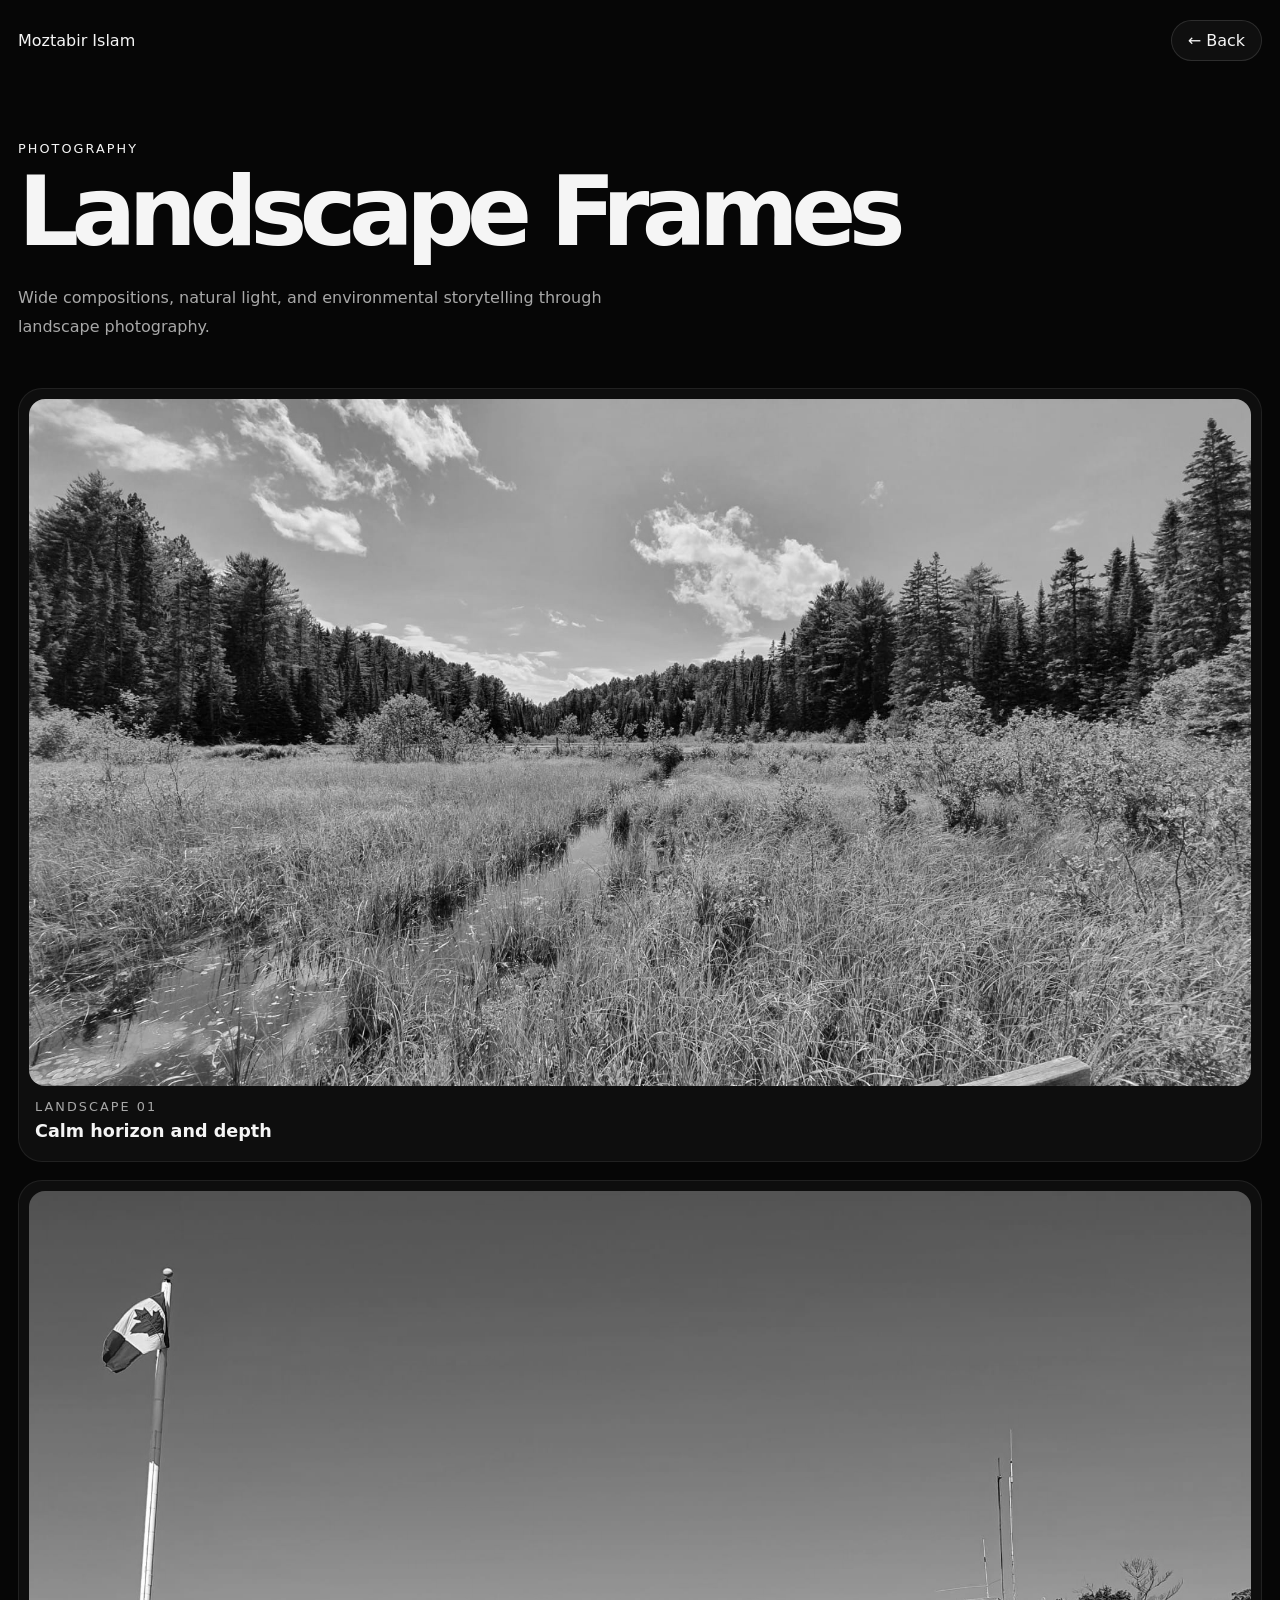
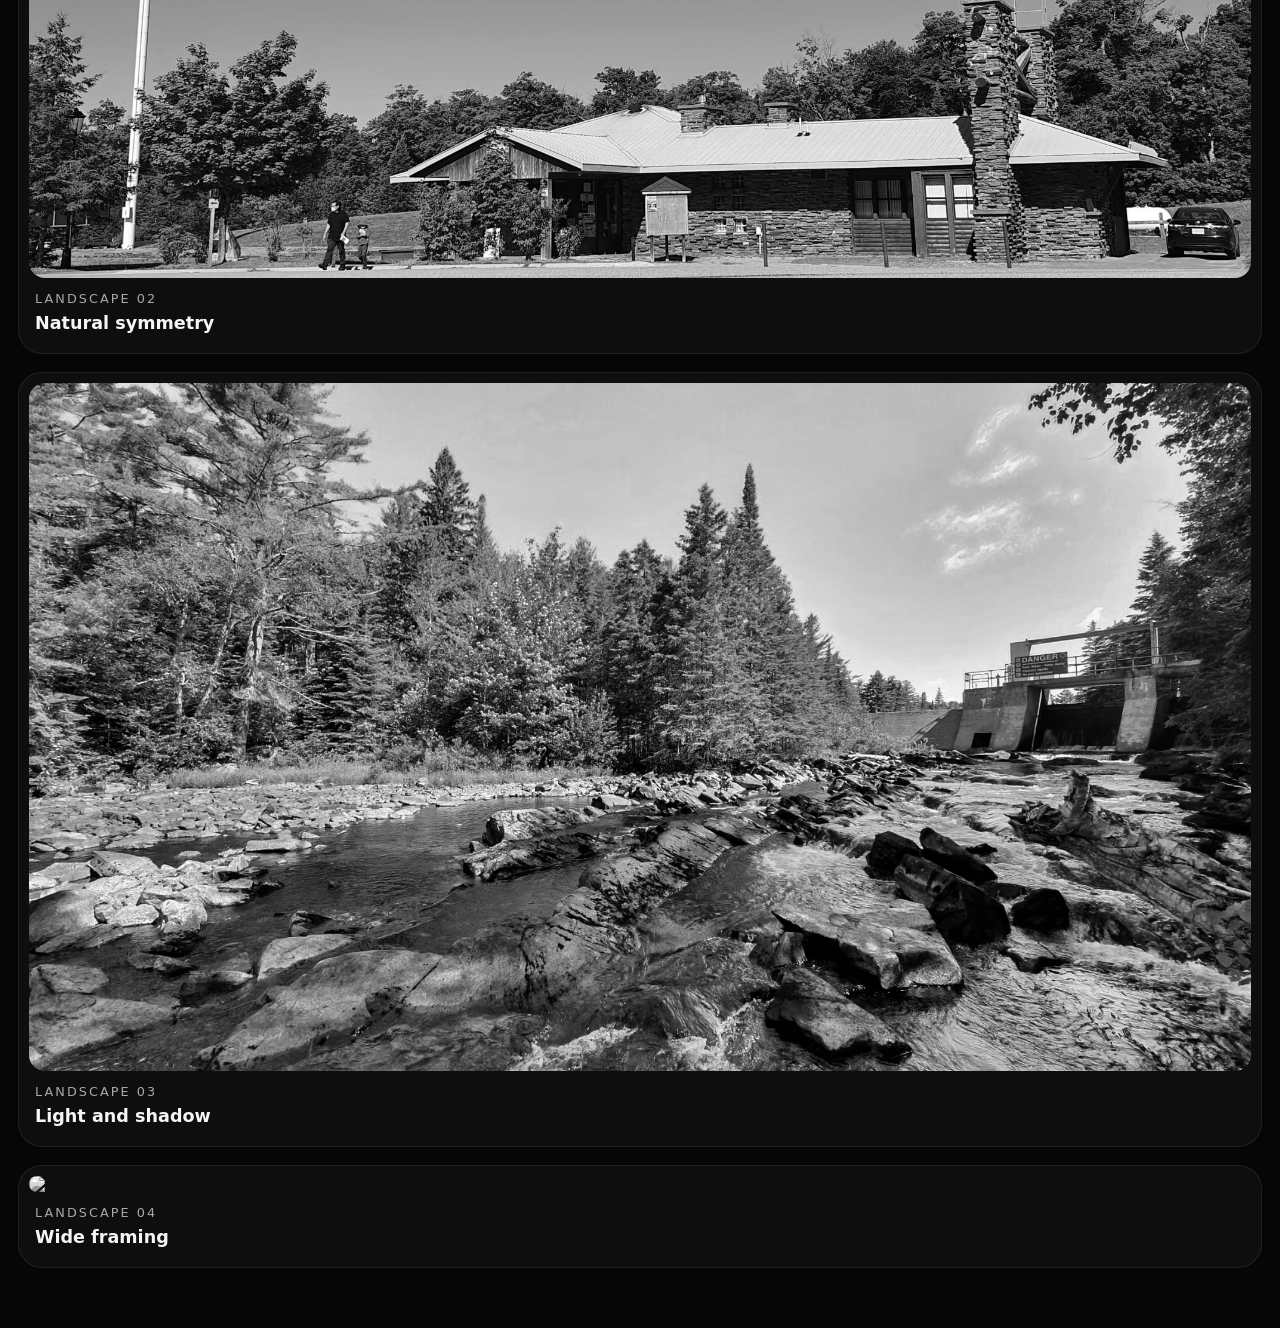
==== landscape.html @ 32293a43 "Final" ====
<!DOCTYPE html>
<html lang="en">
<head>
  <meta charset="UTF-8">
  <meta name="viewport" content="width=device-width, initial-scale=1.0">
  <title>Landscape Work • Moztabir Islam</title>

  <style>
    :root{
      --bg:#060606;
      --panel:rgba(255,255,255,.05);
      --line:rgba(255,255,255,.12);
      --text:#f5f5f5;
      --muted:#a8a8a8;
      --radius:28px;
      --ease:cubic-bezier(.22,1,.36,1);
      --max:1300px;
    }

    *{box-sizing:border-box}
    body{
      margin:0;
      font-family:"Inter",system-ui;
      background:var(--bg);
      color:var(--text);
    }

    .container{
      width:min(calc(100% - 36px), var(--max));
      margin:0 auto;
    }

    .mono{
      font-size:.8rem;
      text-transform:uppercase;
      letter-spacing:.16em;
    }

    header{
      padding:20px 0;
    }

    .nav{
      display:flex;
      justify-content:space-between;
      align-items:center;
    }

    a{color:inherit;text-decoration:none}

    .btn{
      padding:10px 16px;
      border-radius:999px;
      border:1px solid var(--line);
      background:rgba(255,255,255,.04);
    }

    .hero{
      padding:60px 0 30px;
    }

    h1{
      font-size:clamp(3rem,8vw,6rem);
      margin:0;
      letter-spacing:-.08em;
    }

    p{
      color:var(--muted);
      max-width:600px;
      line-height:1.8;
    }

    .gallery{
      display:grid;
      grid-template-columns:1fr;
      gap:18px;
      padding-bottom:60px;
    }

    .shot{
      border-radius:24px;
      overflow:hidden;
      border:1px solid rgba(255,255,255,.08);
      background:#0e0e0e;
      padding:10px;
    }

    .shot img{
      width:100%;
      height:auto;
      object-fit:contain;
      display:block;
      border-radius:16px;
      transition:.4s;
      filter:grayscale(1);
    }

    .shot:hover img{
      transform:scale(1.02);
      filter:grayscale(.1);
    }

    .shot-info{
      padding:10px 6px;
    }

    .shot-info span{
      color:var(--muted);
    }

    .shot-info h3{
      margin:6px 0 0;
      font-size:1.1rem;
    }
  </style>
</head>

<body>

<header class="container nav">
  <div>Moztabir Islam</div>
  <a href="index.html#photo" class="btn">← Back</a>
</header>

<section class="hero container">
  <div class="mono">Photography</div>
  <h1>Landscape Frames</h1>
  <p>Wide compositions, natural light, and environmental storytelling through landscape photography.</p>
</section>

<section class="container gallery">

  <div class="shot">
    <img src="assets/img/photos/l1.jpg">
    <div class="shot-info">
      <span class="mono">Landscape 01</span>
      <h3>Calm horizon and depth</h3>
    </div>
  </div>

  <div class="shot">
    <img src="assets/img/photos/l2.jpg">
    <div class="shot-info">
      <span class="mono">Landscape 02</span>
      <h3>Natural symmetry</h3>
    </div>
  </div>

  <div class="shot">
    <img src="assets/img/photos/l3.jpg">
    <div class="shot-info">
      <span class="mono">Landscape 03</span>
      <h3>Light and shadow</h3>
    </div>
  </div>

  <div class="shot">
    <img src="assets/img/photos/l4.jpg">
    <div class="shot-info">
      <span class="mono">Landscape 04</span>
      <h3>Wide framing</h3>
    </div>
  </div>

</section>

</body>
</html>
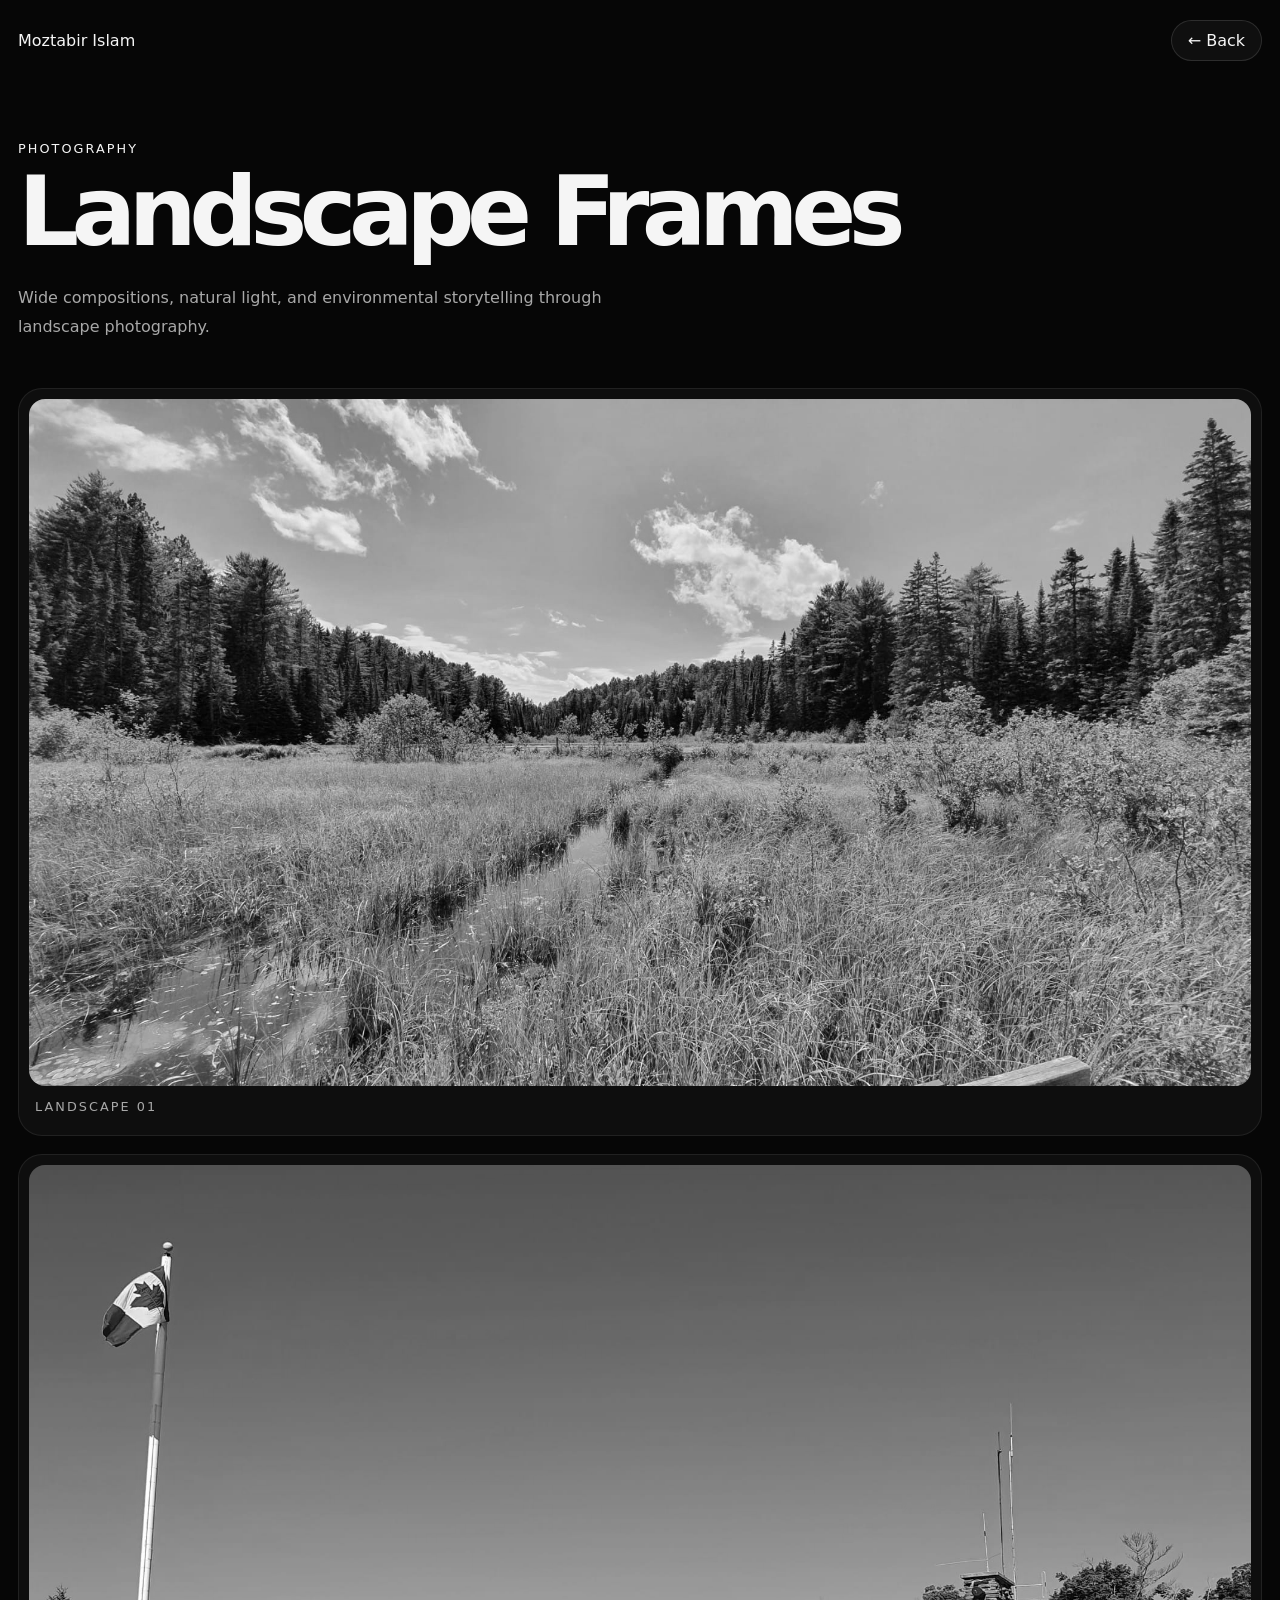
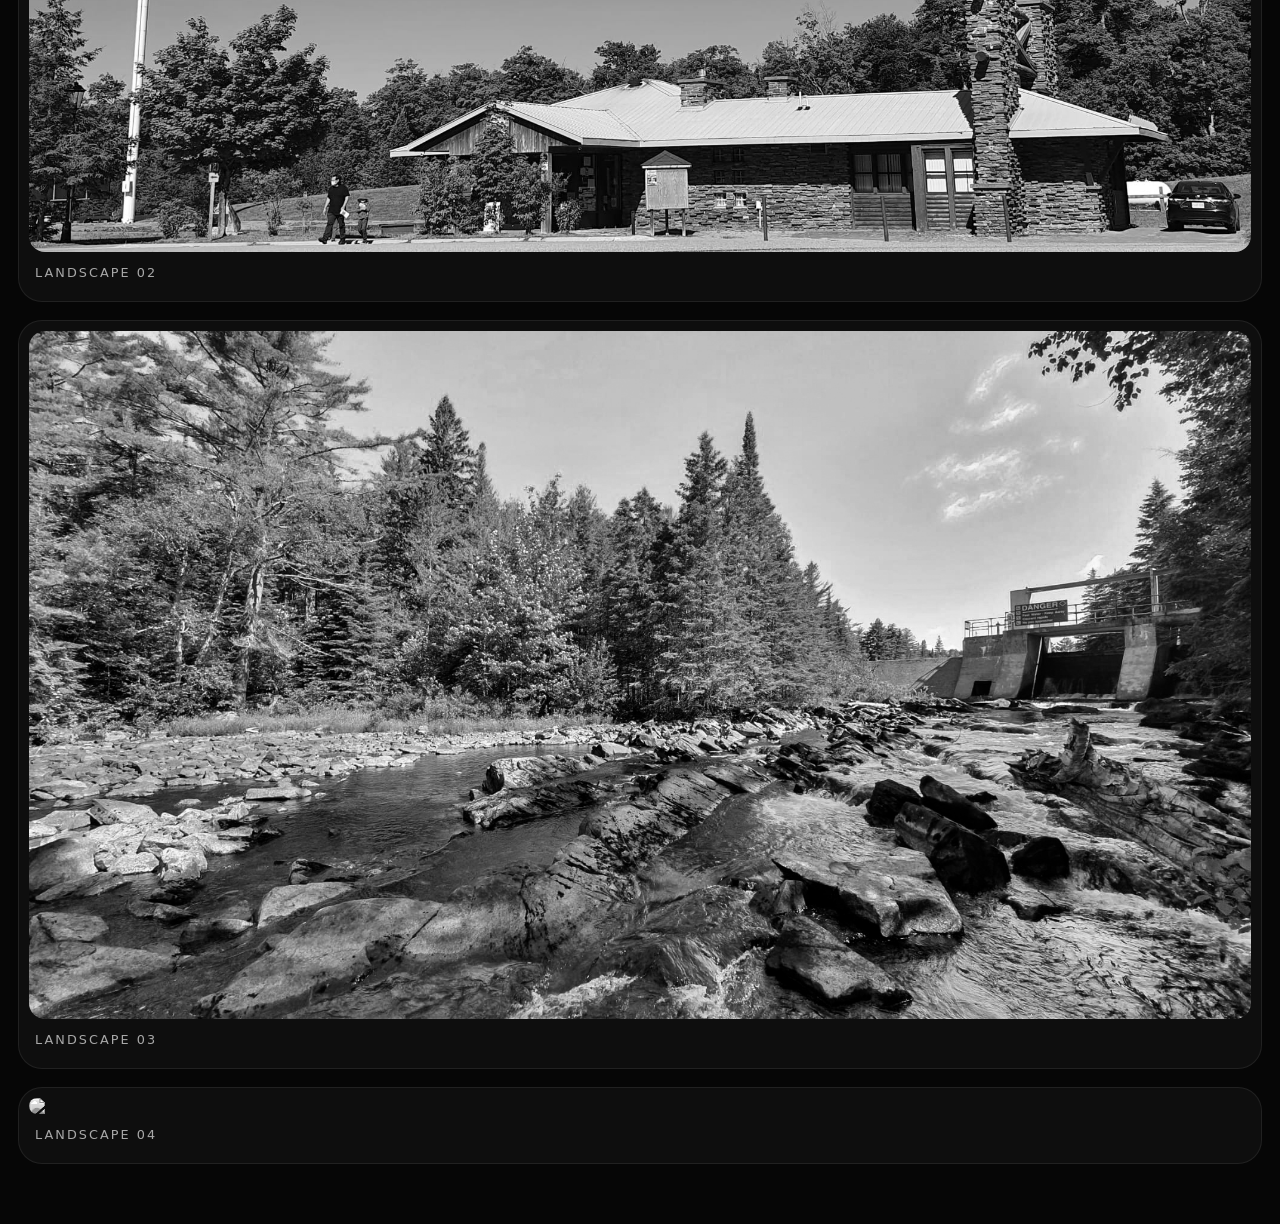
==== commit 1fde1cc1: "Updated UI and Background" ====
--- a/landscape.html
+++ b/landscape.html
@@ -135,7 +135,6 @@
     <img src="assets/img/photos/l1.jpg">
     <div class="shot-info">
       <span class="mono">Landscape 01</span>
-      <h3>Calm horizon and depth</h3>
     </div>
   </div>
 
@@ -143,7 +142,6 @@
     <img src="assets/img/photos/l2.jpg">
     <div class="shot-info">
       <span class="mono">Landscape 02</span>
-      <h3>Natural symmetry</h3>
     </div>
   </div>
 
@@ -151,7 +149,6 @@
     <img src="assets/img/photos/l3.jpg">
     <div class="shot-info">
       <span class="mono">Landscape 03</span>
-      <h3>Light and shadow</h3>
     </div>
   </div>
 
@@ -159,7 +156,6 @@
     <img src="assets/img/photos/l4.jpg">
     <div class="shot-info">
       <span class="mono">Landscape 04</span>
-      <h3>Wide framing</h3>
     </div>
   </div>
 
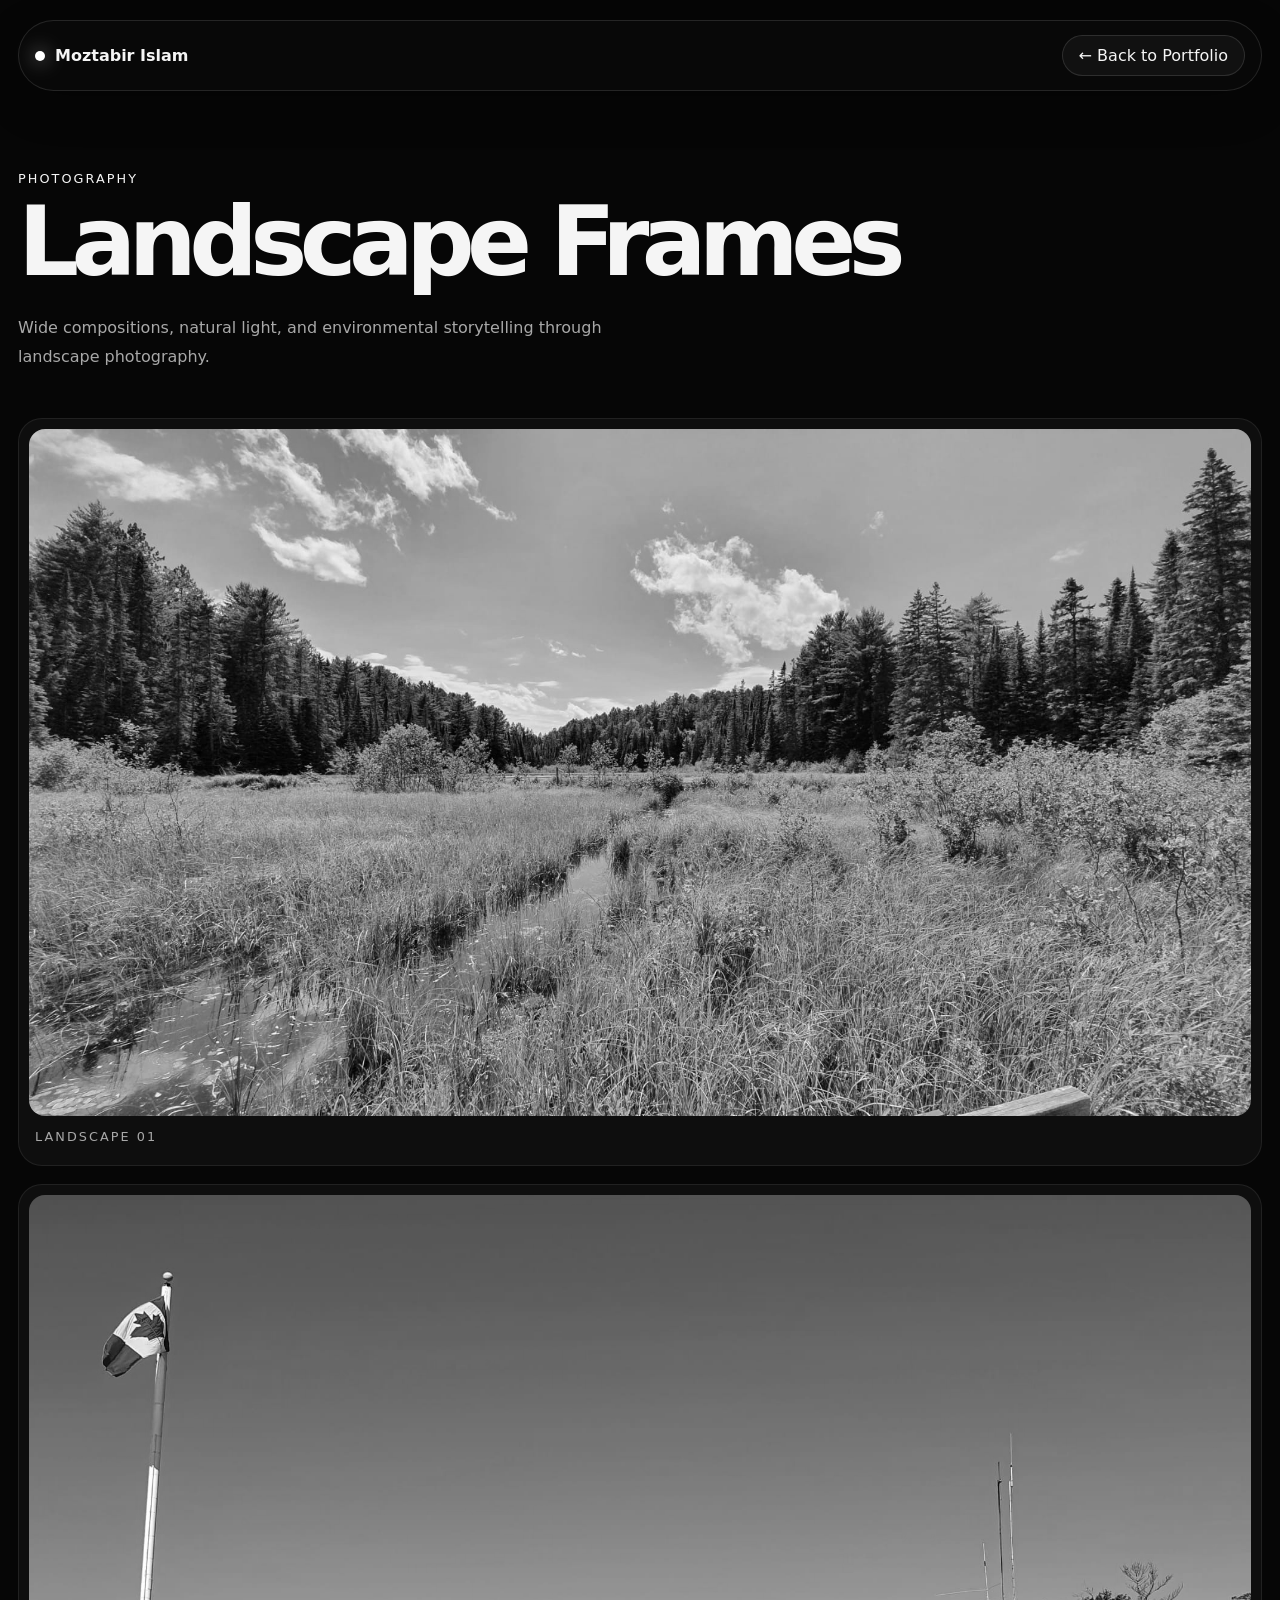
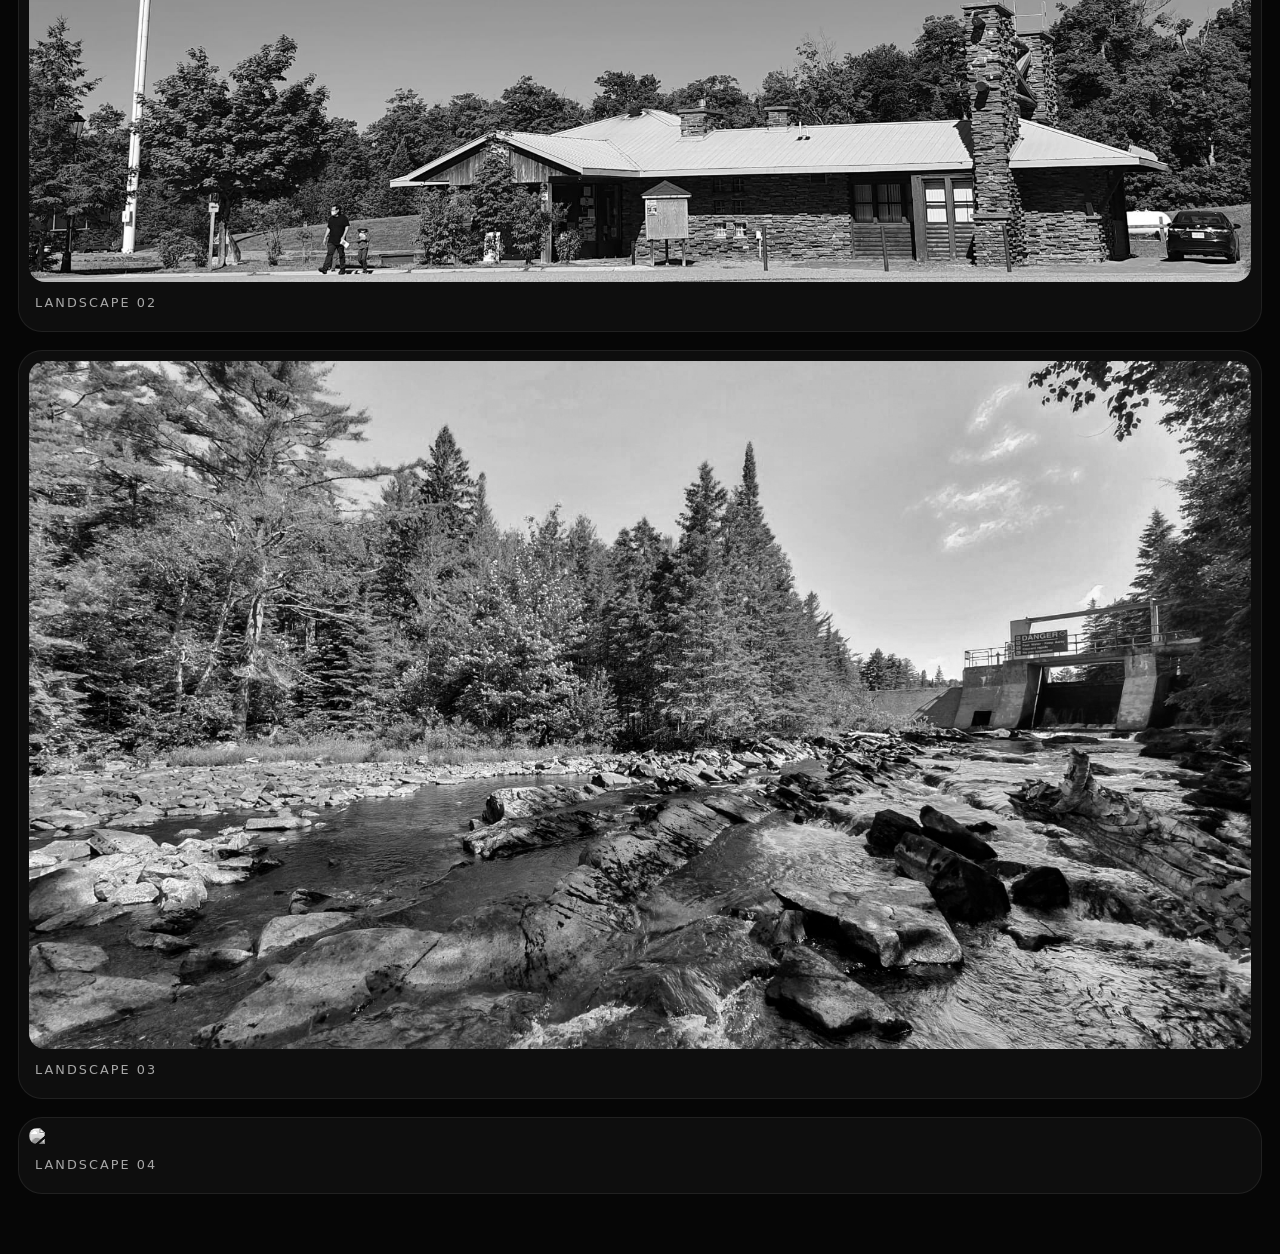
==== commit 3de4e756: "update issue" ====
--- a/landscape.html
+++ b/landscape.html
@@ -25,6 +25,40 @@
       color:var(--text);
     }
 
+
+        .nav-wrap{
+      display:flex;
+      align-items:center;
+      justify-content:space-between;
+      gap:12px;
+      padding:14px 16px;
+      border:1px solid var(--line);
+      border-radius:999px;
+      background:rgba(10,10,10,.65);
+      box-shadow:0 14px 40px rgba(0,0,0,.25);
+    }
+
+    .brand,
+    .btn{
+      color:var(--text);
+      text-decoration:none;
+    }
+
+    .brand{
+      display:flex;
+      align-items:center;
+      gap:10px;
+      font-weight:700;
+    }
+
+    .brand-dot{
+      width:10px;
+      height:10px;
+      border-radius:50%;
+      background:#fff;
+      box-shadow:0 0 20px rgba(255,255,255,.7);
+    }
+
     .container{
       width:min(calc(100% - 36px), var(--max));
       margin:0 auto;
@@ -118,10 +152,18 @@
 
 <body>
 
-<header class="container nav">
-  <div>Moztabir Islam</div>
-  <a href="index.html#photo" class="btn">← Back</a>
-</header>
+  <header class="site-header">
+    <div class="container">
+      <div class="nav-wrap">
+        <a href="index.html" class="brand">
+          <span class="brand-dot"></span>
+          <span>Moztabir Islam</span>
+        </a>
+
+        <a href="index.html#photo" class="btn">← Back to Portfolio</a>
+      </div>
+    </div>
+  </header>
 
 <section class="hero container">
   <div class="mono">Photography</div>
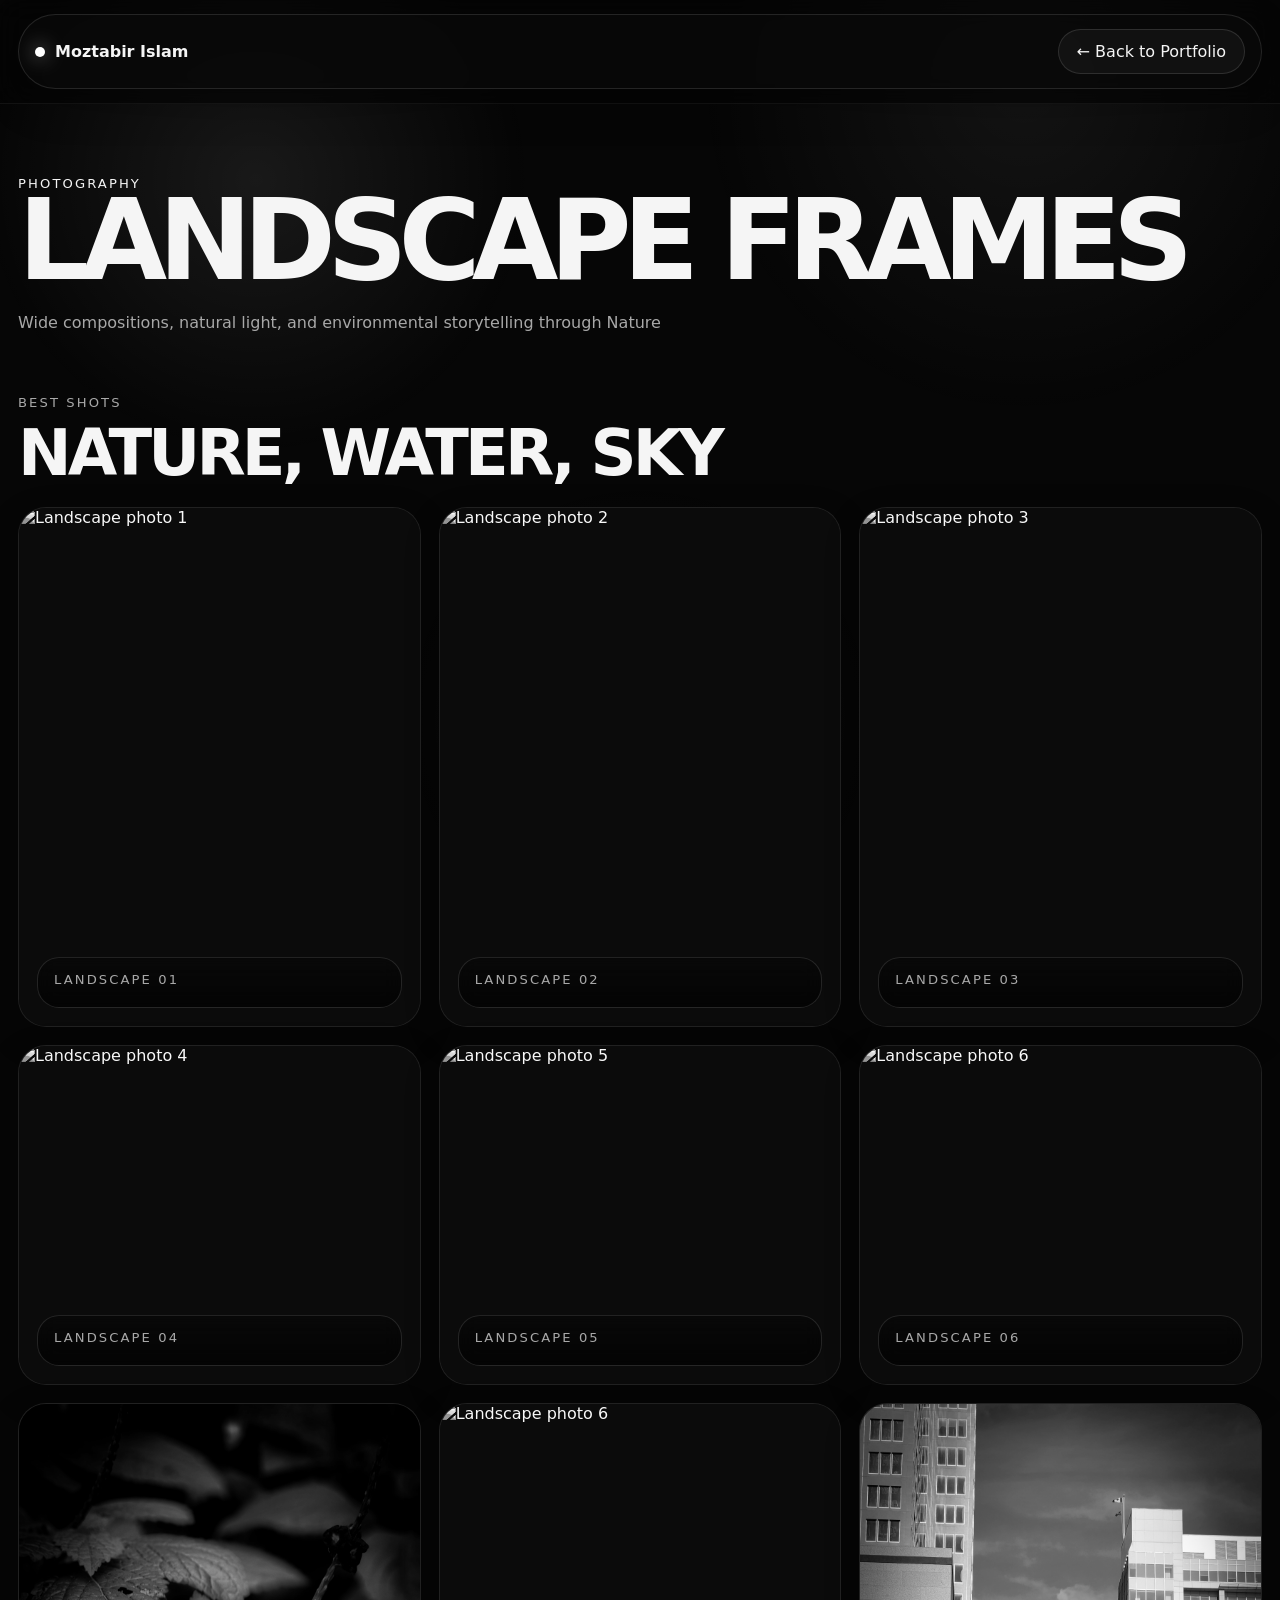
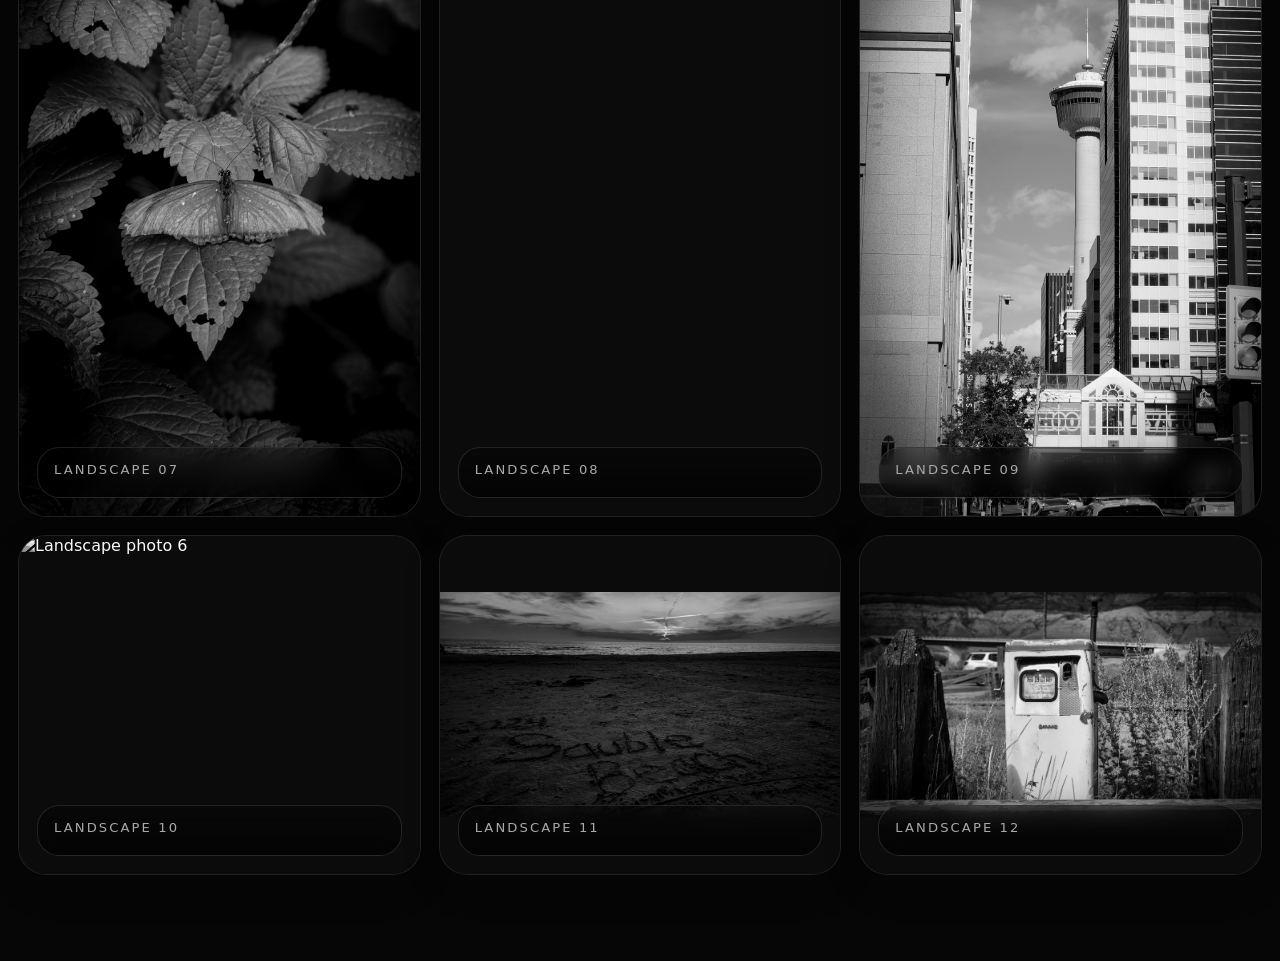
==== commit aedcffd8: "Fixed Photos" ====
--- a/landscape.html
+++ b/landscape.html
@@ -1,32 +1,79 @@
 <!DOCTYPE html>
 <html lang="en">
 <head>
-  <meta charset="UTF-8">
-  <meta name="viewport" content="width=device-width, initial-scale=1.0">
+  <meta charset="UTF-8" />
+  <meta name="viewport" content="width=device-width, initial-scale=1.0" />
   <title>Landscape Work • Moztabir Islam</title>
-
   <style>
     :root{
       --bg:#060606;
+      --bg-soft:#0c0c0c;
       --panel:rgba(255,255,255,.05);
       --line:rgba(255,255,255,.12);
+      --line-strong:rgba(255,255,255,.22);
       --text:#f5f5f5;
       --muted:#a8a8a8;
+      --white:#ffffff;
       --radius:28px;
       --ease:cubic-bezier(.22,1,.36,1);
       --max:1300px;
     }
 
     *{box-sizing:border-box}
+    html{scroll-behavior:smooth}
     body{
       margin:0;
-      font-family:"Inter",system-ui;
+      font-family:"Inter",system-ui,-apple-system,BlinkMacSystemFont,"Segoe UI",sans-serif;
       background:var(--bg);
       color:var(--text);
-    }
-
-
-        .nav-wrap{
+      overflow-x:hidden;
+    }
+
+    body::before{
+      content:"";
+      position:fixed;
+      inset:0;
+      background:
+        radial-gradient(circle at 20% 20%, rgba(255,255,255,.08), transparent 22%),
+        radial-gradient(circle at 80% 10%, rgba(255,255,255,.06), transparent 25%),
+        radial-gradient(circle at 50% 80%, rgba(255,255,255,.04), transparent 25%);
+      pointer-events:none;
+      z-index:-2;
+    }
+
+    .noise{
+      position:fixed;
+      inset:0;
+      background-image:radial-gradient(rgba(255,255,255,.08) .7px, transparent .7px);
+      background-size:20px 20px;
+      opacity:.10;
+      pointer-events:none;
+      z-index:-1;
+      mask-image:radial-gradient(circle at center, black 48%, transparent 96%);
+    }
+
+    .container{
+      width:min(calc(100% - 36px), var(--max));
+      margin:0 auto;
+    }
+
+    .mono{
+      font-size:.82rem;
+      text-transform:uppercase;
+      letter-spacing:.16em;
+    }
+
+    .site-header{
+      position:sticky;
+      top:0;
+      z-index:50;
+      padding:14px 0;
+      backdrop-filter:blur(14px);
+      background:rgba(6,6,6,.65);
+      border-bottom:1px solid rgba(255,255,255,.06);
+    }
+
+    .nav-wrap{
       display:flex;
       align-items:center;
       justify-content:space-between;
@@ -59,98 +106,205 @@
       box-shadow:0 0 20px rgba(255,255,255,.7);
     }
 
-    .container{
-      width:min(calc(100% - 36px), var(--max));
-      margin:0 auto;
-    }
-
-    .mono{
-      font-size:.8rem;
-      text-transform:uppercase;
-      letter-spacing:.16em;
-    }
-
-    header{
-      padding:20px 0;
-    }
-
-    .nav{
-      display:flex;
-      justify-content:space-between;
+    .btn{
+      display:inline-flex;
       align-items:center;
-    }
-
-    a{color:inherit;text-decoration:none}
-
-    .btn{
-      padding:10px 16px;
+      justify-content:center;
+      padding:12px 18px;
       border-radius:999px;
       border:1px solid var(--line);
       background:rgba(255,255,255,.04);
+      transition:transform .2s var(--ease), background .2s var(--ease), border-color .2s var(--ease);
+    }
+
+    .btn:hover{
+      transform:translateY(-2px);
+      background:rgba(255,255,255,.08);
+      border-color:var(--line-strong);
     }
 
     .hero{
-      padding:60px 0 30px;
-    }
-
-    h1{
-      font-size:clamp(3rem,8vw,6rem);
+      padding:72px 0 32px;
+    }
+
+    .hero-card{
+      border:1px solid var(--line);
+      border-radius:36px;
+      padding:36px;
+      background:linear-gradient(180deg, rgba(255,255,255,.06), rgba(255,255,255,.03));
+      box-shadow:0 16px 44px rgba(0,0,0,.20);
+    }
+
+    .eyebrow{
+      color:var(--muted);
+      margin-bottom:14px;
+    }
+
+    .hero h1{
+      margin:0 0 18px;
+      font-size:clamp(3rem, 9vw, 7rem);
+      line-height:.88;
+      letter-spacing:-.08em;
+      text-transform:uppercase;
+    }
+
+    .hero p{
+      max-width:760px;
+      color:var(--muted);
+      line-height:1.85;
       margin:0;
-      letter-spacing:-.08em;
-    }
-
-    p{
+    }
+
+    .hero-tags{
+      display:flex;
+      flex-wrap:wrap;
+      gap:10px;
+      margin-top:22px;
+    }
+
+    .hero-tags span{
+      padding:10px 13px;
+      border:1px solid var(--line);
+      border-radius:999px;
+      background:rgba(255,255,255,.04);
+    }
+
+    .section{
+      padding:26px 0 86px;
+    }
+
+    .section-head{
+      display:grid;
+      grid-template-columns:1fr auto;
+      gap:20px;
+      align-items:end;
+      margin-bottom:24px;
+    }
+
+    .section-head h2{
+      margin:0;
+      font-size:clamp(2rem, 5vw, 4rem);
+      line-height:.92;
+      letter-spacing:-.06em;
+      text-transform:uppercase;
+    }
+
+    .section-head p{
       color:var(--muted);
-      max-width:600px;
+      max-width:520px;
       line-height:1.8;
+      margin:0;
     }
 
     .gallery{
       display:grid;
-      grid-template-columns:1fr;
+      grid-template-columns:repeat(3, 1fr);
       gap:18px;
-      padding-bottom:60px;
     }
 
     .shot{
-      border-radius:24px;
+      position:relative;
       overflow:hidden;
+      border-radius:28px;
       border:1px solid rgba(255,255,255,.08);
       background:#0e0e0e;
-      padding:10px;
+      min-height:340px;
+      box-shadow:0 12px 36px rgba(0,0,0,.18);
+      transition:transform .25s var(--ease), border-color .25s var(--ease), box-shadow .25s var(--ease);
+    }
+
+    .shot:hover{
+      transform:translateY(-4px);
+      border-color:var(--line-strong);
+      box-shadow:0 18px 48px rgba(0,0,0,.28);
+    }
+
+    .shot.tall{
+      min-height:520px;
     }
 
     .shot img{
       width:100%;
-      height:auto;
+      height:100%;
+      display:block;
       object-fit:contain;
-      display:block;
-      border-radius:16px;
-      transition:.4s;
-      filter:grayscale(1);
+      background:#0e0e0e;
+      transition:transform .45s var(--ease), filter .45s var(--ease);
+      filter:grayscale(1) contrast(1.03);
     }
 
     .shot:hover img{
       transform:scale(1.02);
-      filter:grayscale(.1);
+      filter:grayscale(.08) contrast(1.03);
     }
 
     .shot-info{
-      padding:10px 6px;
+      position:absolute;
+      left:18px;
+      right:18px;
+      bottom:18px;
+      padding:14px 16px;
+      border-radius:22px;
+      background:linear-gradient(180deg, rgba(0,0,0,.20), rgba(0,0,0,.65));
+      border:1px solid rgba(255,255,255,.12);
+      backdrop-filter:blur(10px);
     }
 
     .shot-info span{
       color:var(--muted);
+      display:block;
+      margin-bottom:6px;
     }
 
     .shot-info h3{
-      margin:6px 0 0;
-      font-size:1.1rem;
+      margin:0;
+      font-size:1.15rem;
+      letter-spacing:-.03em;
+    }
+
+    .closing{
+      margin-top:28px;
+      padding:22px;
+      border-radius:28px;
+      border:1px solid var(--line);
+      background:var(--panel);
+      color:var(--muted);
+      line-height:1.85;
+    }
+
+    @media (max-width: 1100px){
+      .gallery{
+        grid-template-columns:repeat(2, 1fr);
+      }
+    }
+
+    @media (max-width: 760px){
+      .hero{
+        padding:46px 0 22px;
+      }
+
+      .hero-card{
+        padding:24px;
+        border-radius:28px;
+      }
+
+      .section-head{
+        grid-template-columns:1fr;
+      }
+
+      .gallery{
+        grid-template-columns:1fr;
+      }
+
+      .shot,
+      .shot.tall{
+        min-height:360px;
+      }
     }
   </style>
 </head>
-
 <body>
+  <div class="noise"></div>
 
   <header class="site-header">
     <div class="container">
@@ -165,43 +319,107 @@
     </div>
   </header>
 
-<section class="hero container">
-  <div class="mono">Photography</div>
-  <h1>Landscape Frames</h1>
-  <p>Wide compositions, natural light, and environmental storytelling through landscape photography.</p>
-</section>
-
-<section class="container gallery">
-
-  <div class="shot">
-    <img src="assets/img/photos/l1.jpg">
-    <div class="shot-info">
-      <span class="mono">Landscape 01</span>
-    </div>
-  </div>
-
-  <div class="shot">
-    <img src="assets/img/photos/l2.jpg">
-    <div class="shot-info">
-      <span class="mono">Landscape 02</span>
-    </div>
-  </div>
-
-  <div class="shot">
-    <img src="assets/img/photos/l3.jpg">
-    <div class="shot-info">
-      <span class="mono">Landscape 03</span>
-    </div>
-  </div>
-
-  <div class="shot">
-    <img src="assets/img/photos/l4.jpg">
-    <div class="shot-info">
-      <span class="mono">Landscape 04</span>
-    </div>
-  </div>
-
-</section>
-
+  <main>
+    <section class="hero container">
+      <div class="mono">Photography</div>
+      <h1>LANDSCAPE FRAMES</h1>
+      <p>Wide compositions, natural light, and environmental storytelling through Nature</p>
+    </section>
+
+    <section class="section">
+      <div class="container section-head">
+        <div>
+          <div class="eyebrow mono">Best Shots</div>
+          <h2>Nature, Water, Sky</h2>
+        </div>
+      </div>
+
+      <div class="container gallery">
+        <article class="shot tall">
+          <img src="assets/img/photos/Landscape/l1.jpg" alt="Landscape photo 1">
+          <div class="shot-info">
+            <span class="mono">landscape 01</span>
+          </div>
+        </article>
+
+        <article class="shot tall">
+          <img src="assets/img/photos/Landscape/l5.jpg" alt="Landscape photo 2">
+          <div class="shot-info">
+            <span class="mono">Landscape 02</span>
+          </div>
+        </article>
+
+        <article class="shot tall">
+          <img src="assets/img/photos/Landscape/l7.jpg" alt="Landscape photo 3">
+          <div class="shot-info">
+            <span class="mono">Landscape 03</span>
+          </div>
+        </article>
+
+        <article class="shot">
+          <img src="assets/img/photos/Landscape/l2.jpg" alt="Landscape photo 4">
+          <div class="shot-info">
+            <span class="mono">Landscape 04</span>
+          </div>
+        </article>
+
+        <article class="shot">
+          <img src="assets/img/photos/Landscape/l3.jpg" alt="Landscape photo 5">
+          <div class="shot-info">
+            <span class="mono">Landscape 05</span>
+          </div>
+        </article>
+
+        <article class="shot">
+          <img src="assets/img/photos/Landscape/l4.jpg" alt="Landscape photo 6">
+          <div class="shot-info">
+            <span class="mono">Landscape 06</span>
+          </div>
+        </article>
+
+        <article class="shot tall">
+          <img src="assets/img/photos/Landscape/l8.jpg" alt="Landscape photo 6">
+          <div class="shot-info">
+            <span class="mono">Landscape 07</span>
+          </div>
+        </article>
+
+        <article class="shot tall">
+          <img src="assets/img/photos/Landscape/l9.jpg" alt="Landscape photo 6">
+          <div class="shot-info">
+            <span class="mono">Landscape 08</span>
+          </div>
+        </article>
+
+        <article class="shot tall">
+          <img src="assets/img/photos/Landscape/l11.jpg" alt="Landscape photo 6">
+          <div class="shot-info">
+            <span class="mono">Landscape 09</span>
+          </div>
+        </article>
+
+        <article class="shot">
+          <img src="assets/img/photos/Landscape/l6.jpg" alt="Landscape photo 6">
+          <div class="shot-info">
+            <span class="mono">Landscape 10</span>
+          </div>
+        </article>
+
+        <article class="shot">
+          <img src="assets/img/photos/Landscape/l10.jpg" alt="Landscape photo 6">
+          <div class="shot-info">
+            <span class="mono">Landscape 11</span>
+          </div>
+        </article>
+
+        <article class="shot">
+          <img src="assets/img/photos/Landscape/l12.jpg" alt="Landscape photo 6">
+          <div class="shot-info">
+            <span class="mono">Landscape 12</span>
+          </div>
+        </article>
+      </div>
+    </section>
+  </main>
 </body>
 </html>
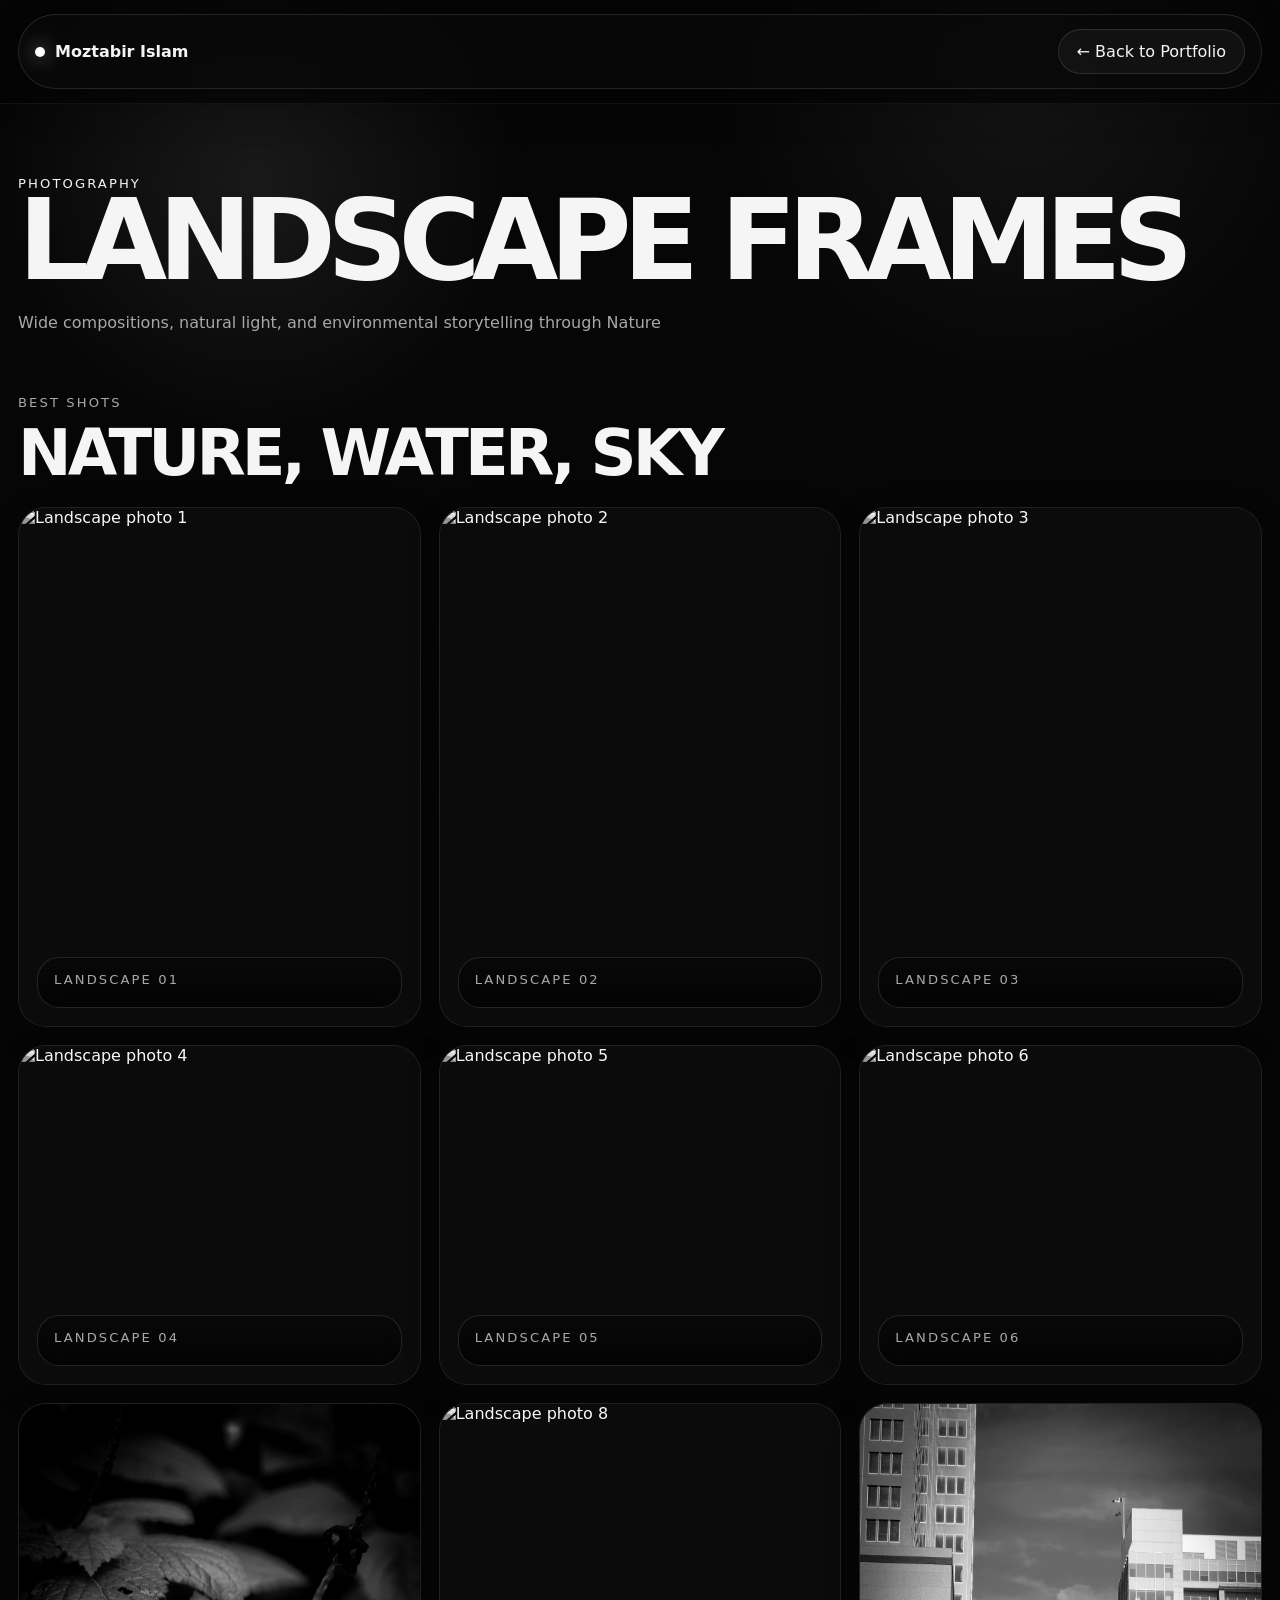
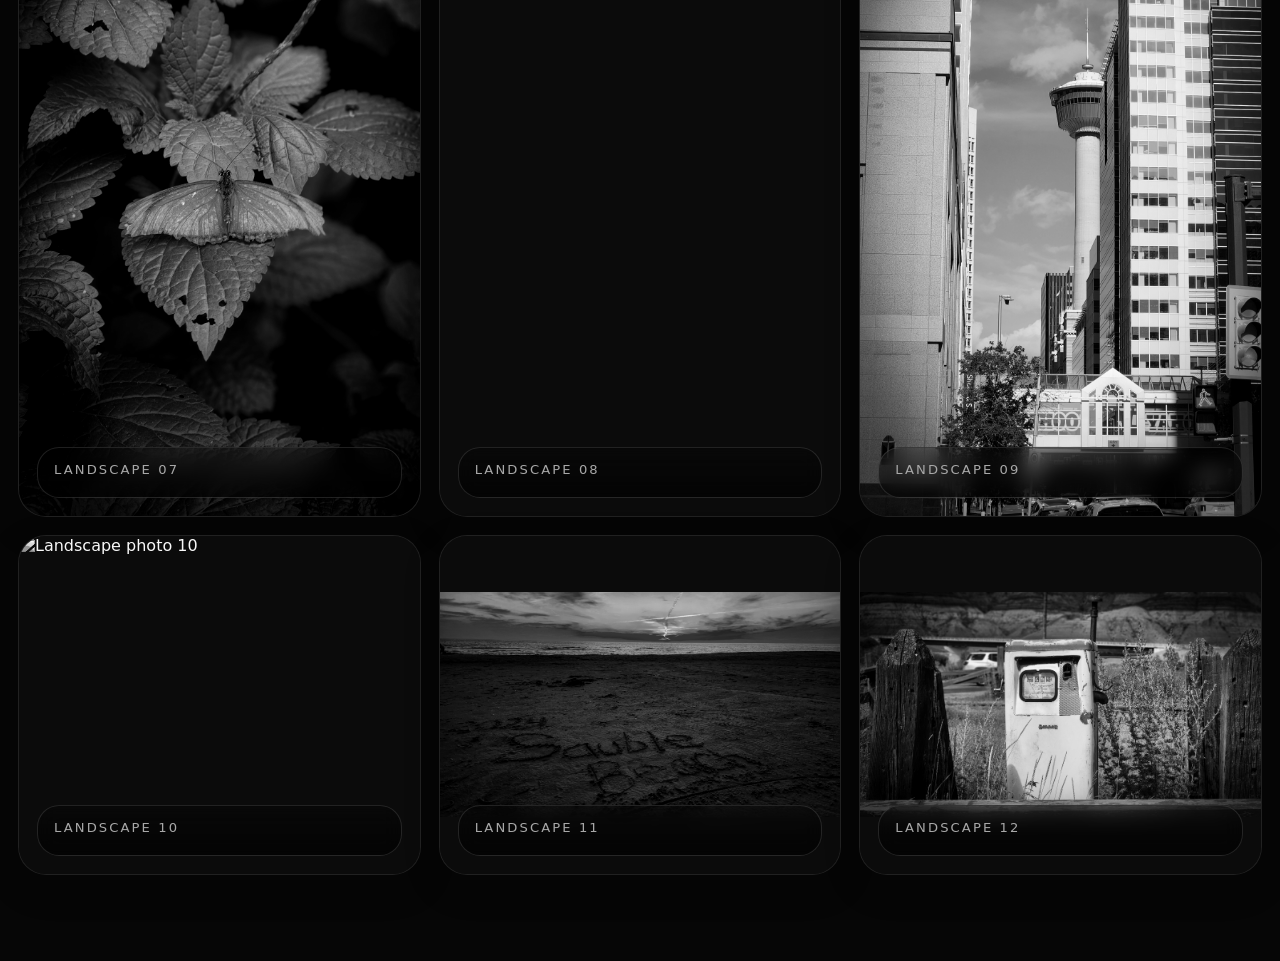
==== commit 2d3f0219: "Minor issue fixed" ====
--- a/landscape.html
+++ b/landscape.html
@@ -378,42 +378,42 @@
         </article>
 
         <article class="shot tall">
-          <img src="assets/img/photos/Landscape/l8.jpg" alt="Landscape photo 6">
+          <img src="assets/img/photos/Landscape/l8.jpg" alt="Landscape photo 7">
           <div class="shot-info">
             <span class="mono">Landscape 07</span>
           </div>
         </article>
 
         <article class="shot tall">
-          <img src="assets/img/photos/Landscape/l9.jpg" alt="Landscape photo 6">
+          <img src="assets/img/photos/Landscape/l9.jpg" alt="Landscape photo 8">
           <div class="shot-info">
             <span class="mono">Landscape 08</span>
           </div>
         </article>
 
         <article class="shot tall">
-          <img src="assets/img/photos/Landscape/l11.jpg" alt="Landscape photo 6">
+          <img src="assets/img/photos/Landscape/l11.jpg" alt="Landscape photo 9">
           <div class="shot-info">
             <span class="mono">Landscape 09</span>
           </div>
         </article>
 
         <article class="shot">
-          <img src="assets/img/photos/Landscape/l6.jpg" alt="Landscape photo 6">
+          <img src="assets/img/photos/Landscape/l6.jpg" alt="Landscape photo 10">
           <div class="shot-info">
             <span class="mono">Landscape 10</span>
           </div>
         </article>
 
         <article class="shot">
-          <img src="assets/img/photos/Landscape/l10.jpg" alt="Landscape photo 6">
+          <img src="assets/img/photos/Landscape/l10.jpg" alt="Landscape photo 11">
           <div class="shot-info">
             <span class="mono">Landscape 11</span>
           </div>
         </article>
 
         <article class="shot">
-          <img src="assets/img/photos/Landscape/l12.jpg" alt="Landscape photo 6">
+          <img src="assets/img/photos/Landscape/l12.jpg" alt="Landscape photo 12">
           <div class="shot-info">
             <span class="mono">Landscape 12</span>
           </div>
